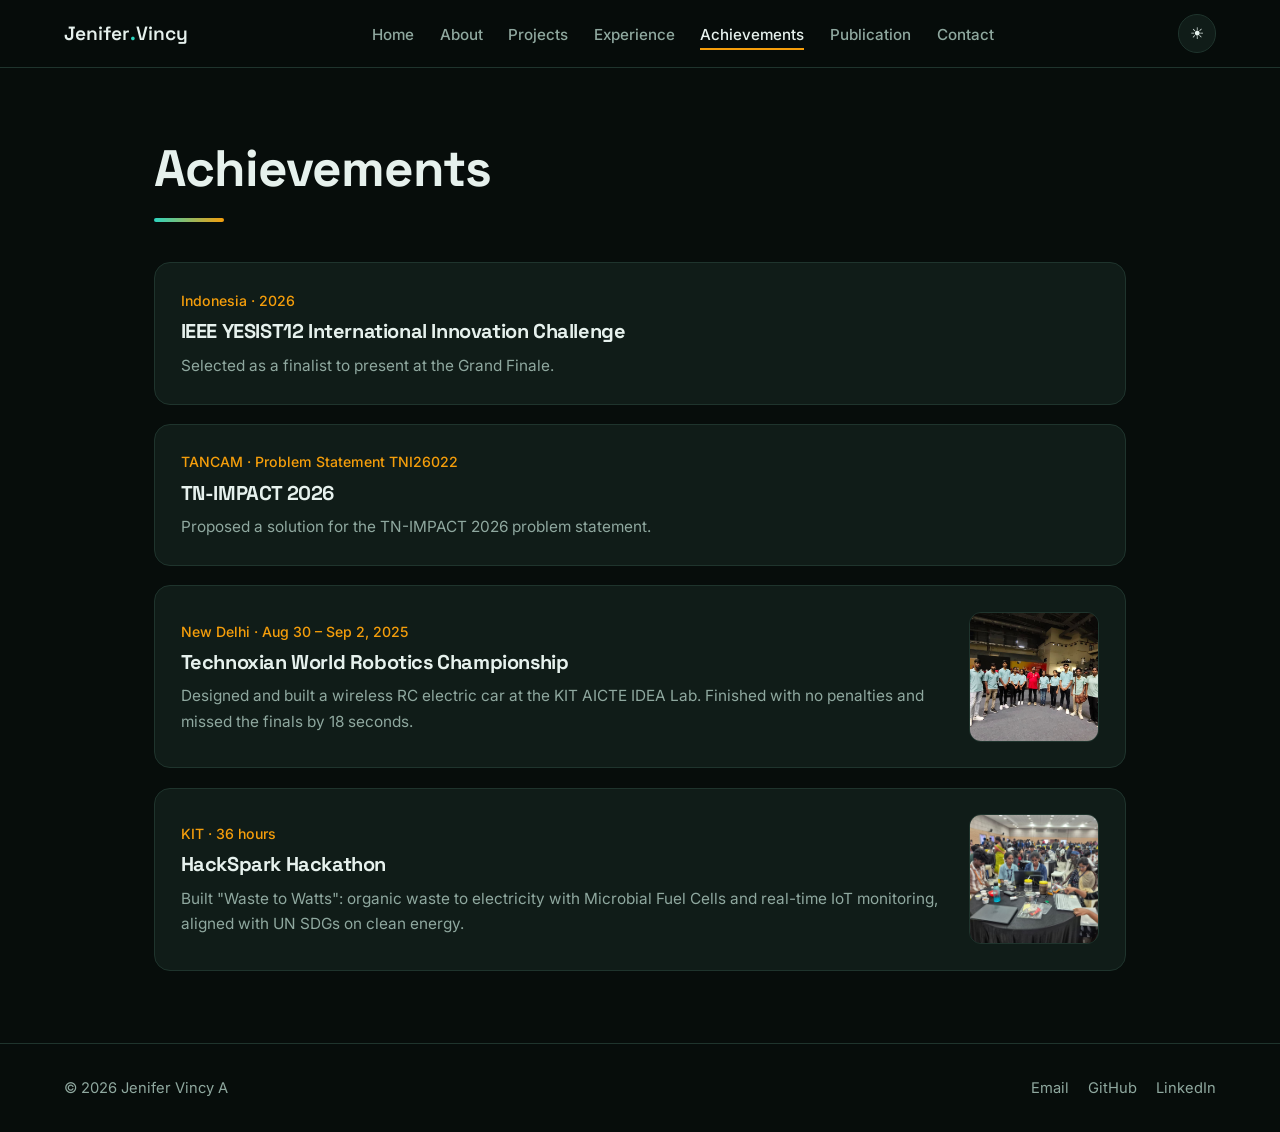
==== achievements.html @ bac46974 "Rebuild as multi-page portfolio with new design" ====
<!DOCTYPE html>
<html lang="en"><head><meta charset="UTF-8"><meta name="viewport" content="width=device-width, initial-scale=1.0">
<title>Achievements | Jenifer Vincy A</title>
<meta name="description" content="Portfolio of Jenifer Vincy A, Embedded Systems and IoT Engineer.">
<link href="https://fonts.googleapis.com/css2?family=Inter:wght@400;500;600&family=Space+Grotesk:wght@500;600;700&family=JetBrains+Mono:wght@500&display=swap" rel="stylesheet">
<link rel="stylesheet" href="css/site.css"></head>
<body data-page="achievements"><main>
<div class="wrap"><div class="title"><h1>Achievements</h1></div><div class="stack">
<article class="card"><div class="row"><div><span class="meta">Indonesia · 2026</span><h3>IEEE YESIST12 International Innovation Challenge</h3><p>Selected as a finalist to present at the Grand Finale.</p></div><div class="thumb"><img src="assets/images/yesist1.jpg" alt="IEEE YESIST12" onerror="this.parentElement.remove()"></div></div></article>
<article class="card"><div class="row"><div><span class="meta">TANCAM · Problem Statement TNI26022</span><h3>TN-IMPACT 2026</h3><p>Proposed a solution for the TN-IMPACT 2026 problem statement.</p></div><div class="thumb"><img src="assets/images/tnimpact1.jpg" alt="TN-IMPACT 2026" onerror="this.parentElement.remove()"></div></div></article>
<article class="card"><div class="row"><div><span class="meta">New Delhi · Aug 30 – Sep 2, 2025</span><h3>Technoxian World Robotics Championship</h3><p>Designed and built a wireless RC electric car at the KIT AICTE IDEA Lab. Finished with no penalties and missed the finals by 18 seconds.</p></div><div class="thumb"><img src="assets/images/delhi1.jpg" alt="Technoxian team" onerror="this.parentElement.remove()"></div></div></article>
<article class="card"><div class="row"><div><span class="meta">KIT · 36 hours</span><h3>HackSpark Hackathon</h3><p>Built "Waste to Watts": organic waste to electricity with Microbial Fuel Cells and real-time IoT monitoring, aligned with UN SDGs on clean energy.</p></div><div class="thumb"><img src="assets/images/36hrsHackathon1.jpeg" alt="HackSpark" onerror="this.parentElement.remove()"></div></div></article>
</div></div>
</main><script src="js/site.js"></script></body></html>
---- css/site.css ----
:root{--bg:#070d0b;--bg2:#0c1613;--card:#101c18;--line:#1f342d;--text:#e6f1ed;--muted:#8fa89f;--g:#2dd4bf;--cu:#f59e0b;--r:16px;--hf:'Space Grotesk',sans-serif;--bf:'Inter',sans-serif}
[data-theme=light]{--bg:#f5f8f7;--bg2:#eaf1ee;--card:#fff;--line:#d3dfda;--text:#10211c;--muted:#51675f;--g:#0f766e;--cu:#b45309}
*{margin:0;padding:0;box-sizing:border-box}html{scroll-behavior:smooth}
body{font-family:var(--bf);background:var(--bg);color:var(--text);line-height:1.65;overflow-x:hidden}
img{max-width:100%;display:block}a{color:inherit}ul{list-style:none}
h1,h2,h3{font-family:var(--hf);line-height:1.15;letter-spacing:-.02em}
:focus-visible{outline:3px solid var(--cu);outline-offset:3px}
#progress{position:fixed;top:0;left:0;height:3px;width:0;background:linear-gradient(90deg,var(--g),var(--cu));z-index:400}
header{position:sticky;top:0;z-index:300;display:flex;align-items:center;justify-content:space-between;gap:1rem;padding:.9rem 5vw;background:color-mix(in srgb,var(--bg) 80%,transparent);backdrop-filter:blur(14px);border-bottom:1px solid var(--line)}
.logo{font:600 1.2rem var(--hf);text-decoration:none}.logo b{color:var(--g)}
nav ul{display:flex;gap:1.6rem}nav a{text-decoration:none;color:var(--muted);font-weight:500;font-size:.95rem;padding:.3rem 0;border-bottom:2px solid transparent;transition:.2s}
nav a:hover,nav a.on{color:var(--text);border-bottom-color:var(--cu)}
.hbtns{display:flex;gap:.6rem;align-items:center}
.ic{width:2.4rem;height:2.4rem;border-radius:50%;border:1px solid var(--line);background:var(--card);color:var(--text);cursor:pointer;font-size:1rem}
.ic:hover{border-color:var(--cu)}#menu{display:none}
.btn{display:inline-block;padding:.7rem 1.4rem;border-radius:10px;background:var(--g);color:#04130f;font-weight:600;text-decoration:none;border:1.5px solid var(--g);transition:.2s;cursor:pointer;font-size:1rem;font-family:var(--bf)}
.btn:hover{transform:translateY(-2px);box-shadow:0 8px 24px color-mix(in srgb,var(--g) 40%,transparent)}
.btn.ghost{background:transparent;color:var(--text);border-color:var(--line)}.btn.ghost:hover{border-color:var(--cu);box-shadow:none}
.wrap{max-width:1100px;margin:0 auto;padding:4.5rem 5vw}
.title{margin-bottom:2.5rem}.title h1{font-size:clamp(2rem,4.5vw,3.2rem)}.title p{color:var(--muted);margin-top:.6rem;max-width:60ch}
.title::after{content:"";display:block;width:70px;height:4px;margin-top:1.2rem;border-radius:2px;background:linear-gradient(90deg,var(--g),var(--cu))}
/* hero */
.hero{position:relative;overflow:hidden;min-height:88vh;display:flex;align-items:center;border-bottom:1px solid var(--line)}
#net{position:absolute;inset:0;width:100%;height:100%;opacity:.55}
.hero .wrap{position:relative;display:grid;grid-template-columns:1.25fr 1fr;gap:3rem;align-items:center;width:100%}
.hello{font:500 .95rem 'JetBrains Mono',monospace;color:var(--g);margin-bottom:1rem}
.hero h1{font-size:clamp(2.6rem,6vw,4.6rem);margin-bottom:1rem}
.role{font-size:1.35rem;min-height:2.2rem;margin-bottom:1.2rem}.role span{color:var(--cu);font-weight:600;border-right:2px solid var(--cu);padding-right:3px;animation:bl 1s step-end infinite}
@keyframes bl{50%{border-color:transparent}}
.lead{color:var(--muted);max-width:52ch;margin-bottom:1.8rem}
.cta{display:flex;flex-wrap:wrap;gap:.8rem}
.portrait{position:relative;width:min(300px,70vw);aspect-ratio:1;margin:auto}
.portrait img{width:100%;height:100%;object-fit:cover;border-radius:50%;border:4px solid var(--card)}
.portrait::before{content:"";position:absolute;inset:-14px;border-radius:50%;border:2px dashed var(--g);animation:spin 28s linear infinite}
@keyframes spin{to{transform:rotate(360deg)}}
.chip-f{position:absolute;padding:.3rem .8rem;border-radius:999px;background:var(--card);border:1px solid var(--cu);font:500 .8rem 'JetBrains Mono',monospace;animation:fl 5s ease-in-out infinite}
.chip-f:nth-of-type(1){top:2%;left:-14%}.chip-f:nth-of-type(2){top:18%;right:-18%;animation-delay:-1s}.chip-f:nth-of-type(3){bottom:14%;left:-20%;animation-delay:-2s}.chip-f:nth-of-type(4){bottom:0;right:-8%;animation-delay:-3s}
@keyframes fl{50%{transform:translateY(-10px)}}
.stats{display:grid;grid-template-columns:repeat(4,1fr);gap:1rem;margin-top:-3rem;position:relative}
.stat{background:var(--card);border:1px solid var(--line);border-radius:var(--r);padding:1.2rem 1.4rem;border-top:3px solid var(--cu)}
.stat b{display:block;font:600 2rem var(--hf);color:var(--g)}.stat span{color:var(--muted);font-size:.9rem}
/* cards */
.grid{display:grid;grid-template-columns:repeat(auto-fill,minmax(310px,1fr));gap:1.4rem}
.card{position:relative;overflow:hidden;background:var(--card);border:1px solid var(--line);border-radius:var(--r);padding:1.6rem;transition:border-color .25s,transform .25s}
.card::after{content:"";position:absolute;inset:0;pointer-events:none;opacity:0;transition:.3s;background:radial-gradient(300px circle at var(--mx,50%) var(--my,50%),color-mix(in srgb,var(--g) 16%,transparent),transparent 70%)}
.card:hover{border-color:var(--g);transform:translateY(-4px)}.card:hover::after{opacity:1}
.card h3{font-size:1.25rem;margin-bottom:.6rem}.card p{color:var(--muted);font-size:.96rem}
.tags{display:flex;flex-wrap:wrap;gap:.4rem;margin-bottom:.9rem}.tags span{font:500 .72rem 'JetBrains Mono',monospace;padding:.18rem .6rem;border-radius:6px;background:color-mix(in srgb,var(--g) 13%,transparent);color:var(--g)}
.links{display:flex;gap:1.1rem;margin-top:1.1rem;position:relative;z-index:1}.links a{color:var(--g);font-weight:600;text-decoration:none;font-size:.92rem}.links a:hover{color:var(--cu)}
.proj{display:flex;flex-direction:column}.proj .links{margin-top:auto;padding-top:1rem}
.filters{display:flex;flex-wrap:wrap;gap:.5rem;margin-bottom:1.6rem}
.filters button{padding:.45rem 1.1rem;border-radius:999px;border:1px solid var(--line);background:var(--card);color:var(--muted);cursor:pointer;font:500 .9rem var(--bf)}
.filters button.on,.filters button:hover{background:var(--g);border-color:var(--g);color:#04130f}.proj.hide{display:none}
.skills{display:grid;grid-template-columns:repeat(auto-fit,minmax(240px,1fr));gap:1.2rem}
.chips{display:flex;flex-wrap:wrap;gap:.5rem}.chips span{padding:.35rem .8rem;border-radius:8px;border:1px solid var(--line);background:var(--bg2);font-size:.88rem}
.two{display:grid;grid-template-columns:1.4fr 1fr;gap:2.5rem}.two p{color:var(--muted);margin-bottom:1rem}.two strong{color:var(--text)}
/* rows with small thumbnail */
.row{display:flex;gap:1.4rem;align-items:center}.row>div:first-child{flex:1}
.thumb{flex:0 0 130px;width:130px}.thumb img{width:130px;aspect-ratio:1;object-fit:cover;border-radius:12px;border:1px solid var(--line)}
.meta{display:block;color:var(--cu);font-size:.88rem;font-weight:500;margin-bottom:.5rem}
.stack{display:grid;gap:1.2rem}
.tl{position:relative;padding-left:2rem;border-left:2px dashed var(--line);display:grid;gap:1.4rem}
.tl .card::before{content:"";position:absolute;left:-2.55rem;top:2rem;width:14px;height:14px;border-radius:50%;background:var(--cu);border:3px solid var(--bg);z-index:2}
.tl .card{overflow:visible}.tl .card::after{border-radius:var(--r)}
.pub{border-left:6px solid var(--cu)}.pub h3{font-size:1.5rem}
form .f{margin-bottom:1.1rem}label{display:block;font-weight:500;margin-bottom:.4rem}
input,textarea{width:100%;padding:.8rem 1rem;border-radius:10px;border:1px solid var(--line);background:var(--card);color:var(--text);font:1rem var(--bf)}
input:focus,textarea:focus{outline:none;border-color:var(--g)}
.band{background:var(--bg2);border-top:1px solid var(--line);text-align:center}.band h2{font-size:2rem;margin-bottom:1rem}
footer{border-top:1px solid var(--line);padding:2rem 5vw;display:flex;flex-wrap:wrap;gap:1rem;justify-content:space-between;color:var(--muted);font-size:.92rem}
footer a{text-decoration:none}footer a:hover{color:var(--g)}footer div{display:flex;gap:1.2rem}
.rv{opacity:0;transform:translateY(22px);transition:opacity .6s,transform .6s}.rv.in{opacity:1;transform:none}
@media(max-width:860px){.hero .wrap,.two{grid-template-columns:1fr}.stats{grid-template-columns:1fr 1fr;margin-top:1.5rem}
#menu{display:inline-block}nav{position:absolute;top:100%;left:0;right:0;background:var(--bg);border-bottom:1px solid var(--line);display:none;padding:1rem 5vw}
nav.open{display:block}nav ul{flex-direction:column;gap:.9rem}.portrait{margin-top:1rem}.chip-f{display:none}
.row{flex-direction:column-reverse;align-items:flex-start}.thumb{flex:none}.wrap{padding:3rem 5vw}.hero{min-height:auto}}
@media(prefers-reduced-motion:reduce){*{animation:none!important;transition:none!important}.rv{opacity:1;transform:none}}
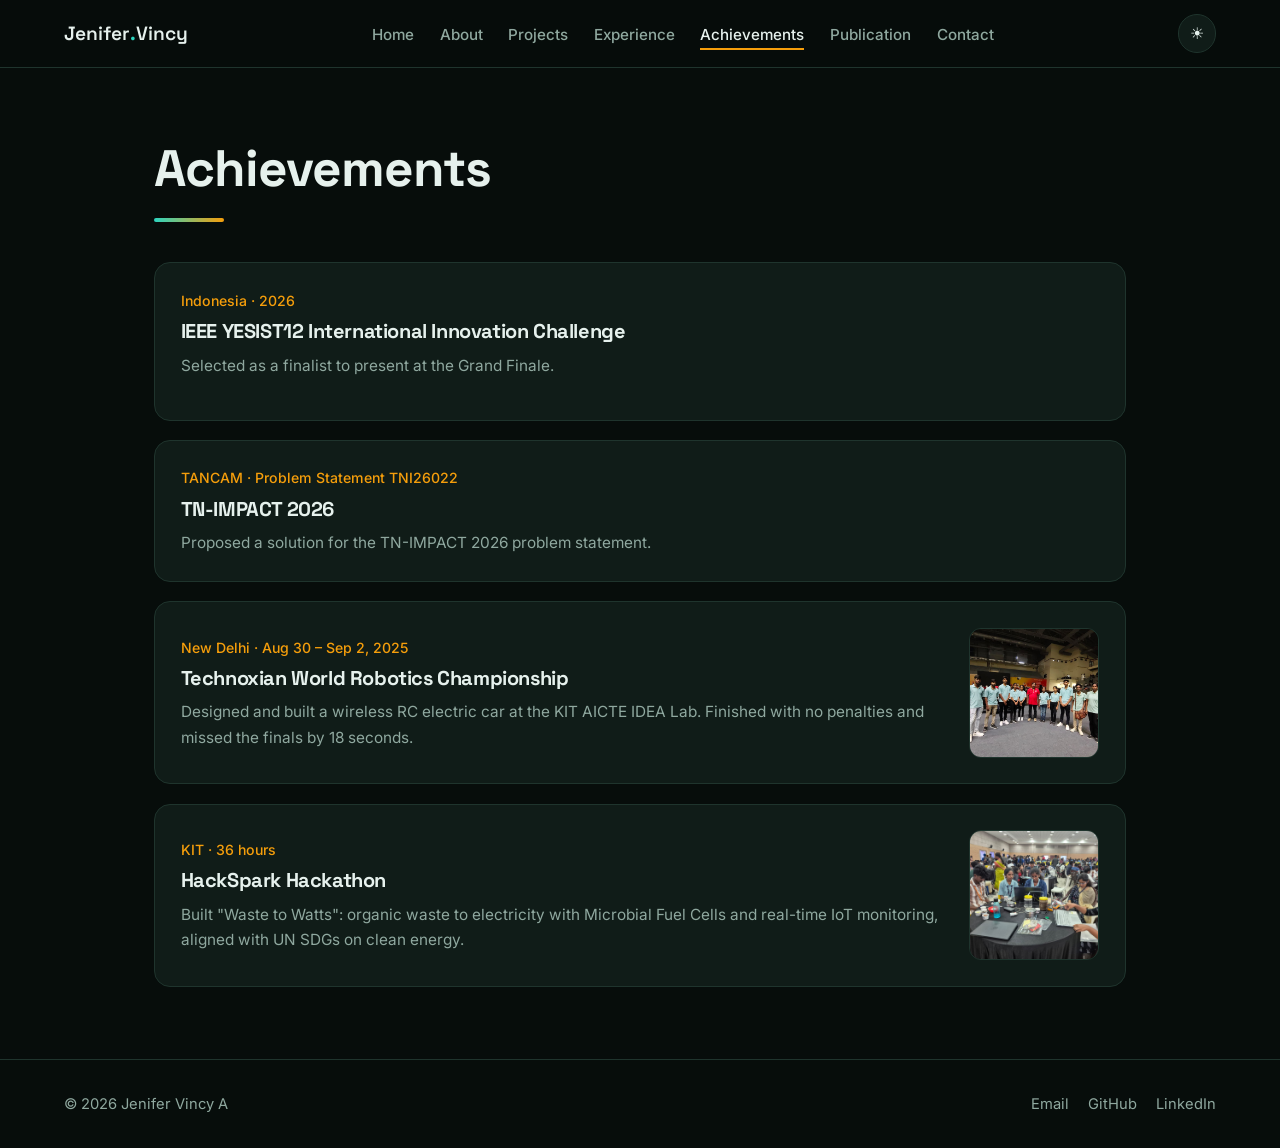
==== commit 2fbdbdff: "Add 4 YESIST12 photos" ====
--- a/achievements.html
+++ b/achievements.html
@@ -6,7 +6,7 @@
 <link rel="stylesheet" href="css/site.css"></head>
 <body data-page="achievements"><main>
 <div class="wrap"><div class="title"><h1>Achievements</h1></div><div class="stack">
-<article class="card"><div class="row"><div><span class="meta">Indonesia · 2026</span><h3>IEEE YESIST12 International Innovation Challenge</h3><p>Selected as a finalist to present at the Grand Finale.</p></div><div class="thumb"><img src="assets/images/yesist1.jpg" alt="IEEE YESIST12" onerror="this.parentElement.remove()"></div></div></article>
+<article class="card"><span class="meta">Indonesia · 2026</span><h3>IEEE YESIST12 International Innovation Challenge</h3><p>Selected as a finalist to present at the Grand Finale.</p><div class="gal"><a href="assets/images/yesist1.jpg" target="_blank"><img src="assets/images/yesist1.jpg" alt="IEEE YESIST12 photo 1" onerror="this.parentElement.remove()"></a><a href="assets/images/yesist2.jpg" target="_blank"><img src="assets/images/yesist2.jpg" alt="IEEE YESIST12 photo 2" onerror="this.parentElement.remove()"></a><a href="assets/images/yesist3.jpg" target="_blank"><img src="assets/images/yesist3.jpg" alt="IEEE YESIST12 photo 3" onerror="this.parentElement.remove()"></a><a href="assets/images/yesist4.jpg" target="_blank"><img src="assets/images/yesist4.jpg" alt="IEEE YESIST12 photo 4" onerror="this.parentElement.remove()"></a></div></article>
 <article class="card"><div class="row"><div><span class="meta">TANCAM · Problem Statement TNI26022</span><h3>TN-IMPACT 2026</h3><p>Proposed a solution for the TN-IMPACT 2026 problem statement.</p></div><div class="thumb"><img src="assets/images/tnimpact1.jpg" alt="TN-IMPACT 2026" onerror="this.parentElement.remove()"></div></div></article>
 <article class="card"><div class="row"><div><span class="meta">New Delhi · Aug 30 – Sep 2, 2025</span><h3>Technoxian World Robotics Championship</h3><p>Designed and built a wireless RC electric car at the KIT AICTE IDEA Lab. Finished with no penalties and missed the finals by 18 seconds.</p></div><div class="thumb"><img src="assets/images/delhi1.jpg" alt="Technoxian team" onerror="this.parentElement.remove()"></div></div></article>
 <article class="card"><div class="row"><div><span class="meta">KIT · 36 hours</span><h3>HackSpark Hackathon</h3><p>Built "Waste to Watts": organic waste to electricity with Microbial Fuel Cells and real-time IoT monitoring, aligned with UN SDGs on clean energy.</p></div><div class="thumb"><img src="assets/images/36hrsHackathon1.jpeg" alt="HackSpark" onerror="this.parentElement.remove()"></div></div></article>
--- a/css/site.css
+++ b/css/site.css
@@ -75,3 +75,6 @@
 nav.open{display:block}nav ul{flex-direction:column;gap:.9rem}.portrait{margin-top:1rem}.chip-f{display:none}
 .row{flex-direction:column-reverse;align-items:flex-start}.thumb{flex:none}.wrap{padding:3rem 5vw}.hero{min-height:auto}}
 @media(prefers-reduced-motion:reduce){*{animation:none!important;transition:none!important}.rv{opacity:1;transform:none}}
+.gal{display:flex;flex-wrap:wrap;gap:.6rem;margin-top:1rem;position:relative;z-index:1}
+.gal img{width:96px;height:96px;object-fit:cover;border-radius:10px;border:1px solid var(--line);transition:.2s}
+.gal a:hover img{border-color:var(--cu);transform:scale(1.06)}
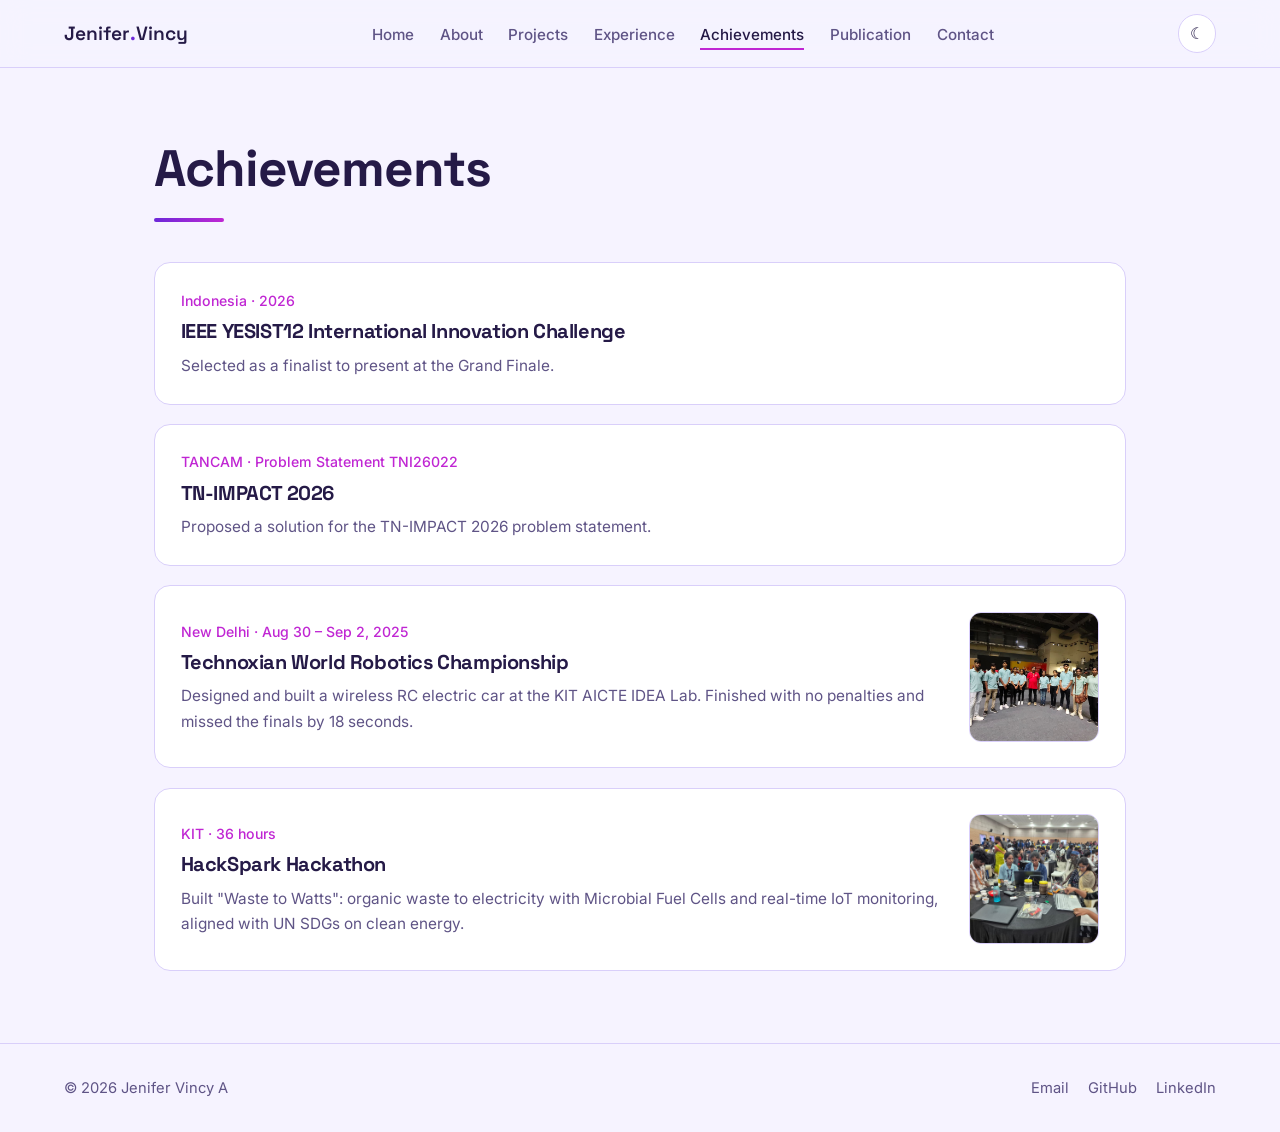
==== commit 47d2d0f9: "Lavender theme and single YESIST12 image" ====
--- a/achievements.html
+++ b/achievements.html
@@ -6,7 +6,7 @@
 <link rel="stylesheet" href="css/site.css"></head>
 <body data-page="achievements"><main>
 <div class="wrap"><div class="title"><h1>Achievements</h1></div><div class="stack">
-<article class="card"><span class="meta">Indonesia · 2026</span><h3>IEEE YESIST12 International Innovation Challenge</h3><p>Selected as a finalist to present at the Grand Finale.</p><div class="gal"><a href="assets/images/yesist1.jpg" target="_blank"><img src="assets/images/yesist1.jpg" alt="IEEE YESIST12 photo 1" onerror="this.parentElement.remove()"></a><a href="assets/images/yesist2.jpg" target="_blank"><img src="assets/images/yesist2.jpg" alt="IEEE YESIST12 photo 2" onerror="this.parentElement.remove()"></a><a href="assets/images/yesist3.jpg" target="_blank"><img src="assets/images/yesist3.jpg" alt="IEEE YESIST12 photo 3" onerror="this.parentElement.remove()"></a><a href="assets/images/yesist4.jpg" target="_blank"><img src="assets/images/yesist4.jpg" alt="IEEE YESIST12 photo 4" onerror="this.parentElement.remove()"></a></div></article>
+<article class="card"><div class="row"><div><span class="meta">Indonesia · 2026</span><h3>IEEE YESIST12 International Innovation Challenge</h3><p>Selected as a finalist to present at the Grand Finale.</p></div><div class="thumb"><img src="assets/images/yesist1.jpg" alt="IEEE YESIST12" onerror="this.parentElement.remove()"></div></div></article>
 <article class="card"><div class="row"><div><span class="meta">TANCAM · Problem Statement TNI26022</span><h3>TN-IMPACT 2026</h3><p>Proposed a solution for the TN-IMPACT 2026 problem statement.</p></div><div class="thumb"><img src="assets/images/tnimpact1.jpg" alt="TN-IMPACT 2026" onerror="this.parentElement.remove()"></div></div></article>
 <article class="card"><div class="row"><div><span class="meta">New Delhi · Aug 30 – Sep 2, 2025</span><h3>Technoxian World Robotics Championship</h3><p>Designed and built a wireless RC electric car at the KIT AICTE IDEA Lab. Finished with no penalties and missed the finals by 18 seconds.</p></div><div class="thumb"><img src="assets/images/delhi1.jpg" alt="Technoxian team" onerror="this.parentElement.remove()"></div></div></article>
 <article class="card"><div class="row"><div><span class="meta">KIT · 36 hours</span><h3>HackSpark Hackathon</h3><p>Built "Waste to Watts": organic waste to electricity with Microbial Fuel Cells and real-time IoT monitoring, aligned with UN SDGs on clean energy.</p></div><div class="thumb"><img src="assets/images/36hrsHackathon1.jpeg" alt="HackSpark" onerror="this.parentElement.remove()"></div></div></article>
--- a/css/site.css
+++ b/css/site.css
@@ -1,5 +1,5 @@
-:root{--bg:#070d0b;--bg2:#0c1613;--card:#101c18;--line:#1f342d;--text:#e6f1ed;--muted:#8fa89f;--g:#2dd4bf;--cu:#f59e0b;--r:16px;--hf:'Space Grotesk',sans-serif;--bf:'Inter',sans-serif}
-[data-theme=light]{--bg:#f5f8f7;--bg2:#eaf1ee;--card:#fff;--line:#d3dfda;--text:#10211c;--muted:#51675f;--g:#0f766e;--cu:#b45309}
+:root{--bg:#120e1f;--bg2:#191330;--card:#1e1838;--line:#352b5c;--text:#efeaff;--muted:#a79fc9;--g:#c4b5fd;--cu:#f0abfc;--on:#1a1033;--r:16px;--hf:'Space Grotesk',sans-serif;--bf:'Inter',sans-serif}
+[data-theme=light]{--bg:#f6f3ff;--bg2:#ece6ff;--card:#ffffff;--line:#d9cffa;--text:#251a47;--muted:#5f5486;--g:#6d28d9;--cu:#c026d3;--on:#ffffff}
 *{margin:0;padding:0;box-sizing:border-box}html{scroll-behavior:smooth}
 body{font-family:var(--bf);background:var(--bg);color:var(--text);line-height:1.65;overflow-x:hidden}
 img{max-width:100%;display:block}a{color:inherit}ul{list-style:none}
@@ -13,7 +13,7 @@
 .hbtns{display:flex;gap:.6rem;align-items:center}
 .ic{width:2.4rem;height:2.4rem;border-radius:50%;border:1px solid var(--line);background:var(--card);color:var(--text);cursor:pointer;font-size:1rem}
 .ic:hover{border-color:var(--cu)}#menu{display:none}
-.btn{display:inline-block;padding:.7rem 1.4rem;border-radius:10px;background:var(--g);color:#04130f;font-weight:600;text-decoration:none;border:1.5px solid var(--g);transition:.2s;cursor:pointer;font-size:1rem;font-family:var(--bf)}
+.btn{display:inline-block;padding:.7rem 1.4rem;border-radius:10px;background:var(--g);color:var(--on);font-weight:600;text-decoration:none;border:1.5px solid var(--g);transition:.2s;cursor:pointer;font-size:1rem;font-family:var(--bf)}
 .btn:hover{transform:translateY(-2px);box-shadow:0 8px 24px color-mix(in srgb,var(--g) 40%,transparent)}
 .btn.ghost{background:transparent;color:var(--text);border-color:var(--line)}.btn.ghost:hover{border-color:var(--cu);box-shadow:none}
 .wrap{max-width:1100px;margin:0 auto;padding:4.5rem 5vw}
@@ -50,7 +50,7 @@
 .proj{display:flex;flex-direction:column}.proj .links{margin-top:auto;padding-top:1rem}
 .filters{display:flex;flex-wrap:wrap;gap:.5rem;margin-bottom:1.6rem}
 .filters button{padding:.45rem 1.1rem;border-radius:999px;border:1px solid var(--line);background:var(--card);color:var(--muted);cursor:pointer;font:500 .9rem var(--bf)}
-.filters button.on,.filters button:hover{background:var(--g);border-color:var(--g);color:#04130f}.proj.hide{display:none}
+.filters button.on,.filters button:hover{background:var(--g);border-color:var(--g);color:var(--on)}.proj.hide{display:none}
 .skills{display:grid;grid-template-columns:repeat(auto-fit,minmax(240px,1fr));gap:1.2rem}
 .chips{display:flex;flex-wrap:wrap;gap:.5rem}.chips span{padding:.35rem .8rem;border-radius:8px;border:1px solid var(--line);background:var(--bg2);font-size:.88rem}
 .two{display:grid;grid-template-columns:1.4fr 1fr;gap:2.5rem}.two p{color:var(--muted);margin-bottom:1rem}.two strong{color:var(--text)}
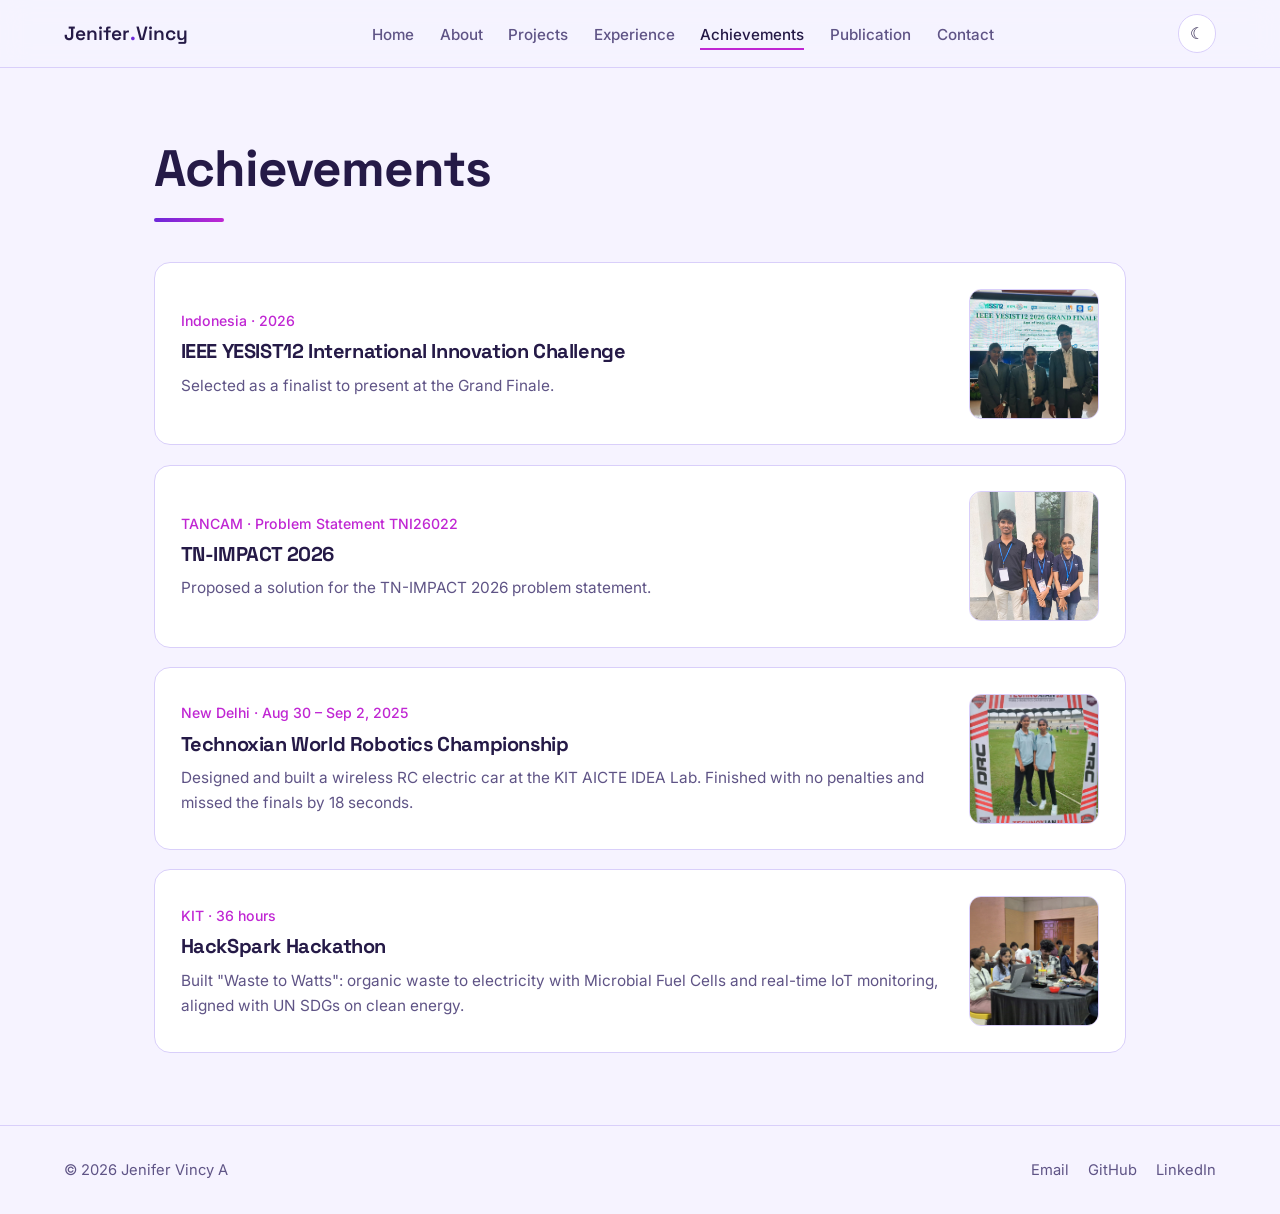
==== commit 00d6ea98: "Fix image names and add IEEE link" ====
--- a/achievements.html
+++ b/achievements.html
@@ -6,9 +6,9 @@
 <link rel="stylesheet" href="css/site.css"></head>
 <body data-page="achievements"><main>
 <div class="wrap"><div class="title"><h1>Achievements</h1></div><div class="stack">
-<article class="card"><div class="row"><div><span class="meta">Indonesia · 2026</span><h3>IEEE YESIST12 International Innovation Challenge</h3><p>Selected as a finalist to present at the Grand Finale.</p></div><div class="thumb"><img src="assets/images/yesist1.jpg" alt="IEEE YESIST12" onerror="this.parentElement.remove()"></div></div></article>
-<article class="card"><div class="row"><div><span class="meta">TANCAM · Problem Statement TNI26022</span><h3>TN-IMPACT 2026</h3><p>Proposed a solution for the TN-IMPACT 2026 problem statement.</p></div><div class="thumb"><img src="assets/images/tnimpact1.jpg" alt="TN-IMPACT 2026" onerror="this.parentElement.remove()"></div></div></article>
-<article class="card"><div class="row"><div><span class="meta">New Delhi · Aug 30 – Sep 2, 2025</span><h3>Technoxian World Robotics Championship</h3><p>Designed and built a wireless RC electric car at the KIT AICTE IDEA Lab. Finished with no penalties and missed the finals by 18 seconds.</p></div><div class="thumb"><img src="assets/images/delhi1.jpg" alt="Technoxian team" onerror="this.parentElement.remove()"></div></div></article>
-<article class="card"><div class="row"><div><span class="meta">KIT · 36 hours</span><h3>HackSpark Hackathon</h3><p>Built "Waste to Watts": organic waste to electricity with Microbial Fuel Cells and real-time IoT monitoring, aligned with UN SDGs on clean energy.</p></div><div class="thumb"><img src="assets/images/36hrsHackathon1.jpeg" alt="HackSpark" onerror="this.parentElement.remove()"></div></div></article>
+<article class="card"><div class="row"><div><span class="meta">Indonesia · 2026</span><h3>IEEE YESIST12 International Innovation Challenge</h3><p>Selected as a finalist to present at the Grand Finale.</p></div><div class="thumb"><img src="assets/images/yesist1.jpeg" alt="IEEE YESIST12" onerror="this.parentElement.remove()"></div></div></article>
+<article class="card"><div class="row"><div><span class="meta">TANCAM · Problem Statement TNI26022</span><h3>TN-IMPACT 2026</h3><p>Proposed a solution for the TN-IMPACT 2026 problem statement.</p></div><div class="thumb"><img src="assets/images/tnimpact1.jpeg" alt="TN-IMPACT 2026" onerror="this.parentElement.remove()"></div></div></article>
+<article class="card"><div class="row"><div><span class="meta">New Delhi · Aug 30 – Sep 2, 2025</span><h3>Technoxian World Robotics Championship</h3><p>Designed and built a wireless RC electric car at the KIT AICTE IDEA Lab. Finished with no penalties and missed the finals by 18 seconds.</p></div><div class="thumb"><img src="assets/images/delhi1.jpeg" alt="Technoxian team" onerror="this.parentElement.remove()"></div></div></article>
+<article class="card"><div class="row"><div><span class="meta">KIT · 36 hours</span><h3>HackSpark Hackathon</h3><p>Built "Waste to Watts": organic waste to electricity with Microbial Fuel Cells and real-time IoT monitoring, aligned with UN SDGs on clean energy.</p></div><div class="thumb"><img src="assets/images/36hrsHackathon1.jpg" alt="HackSpark" onerror="this.parentElement.remove()"></div></div></article>
 </div></div>
 </main><script src="js/site.js"></script></body></html>
